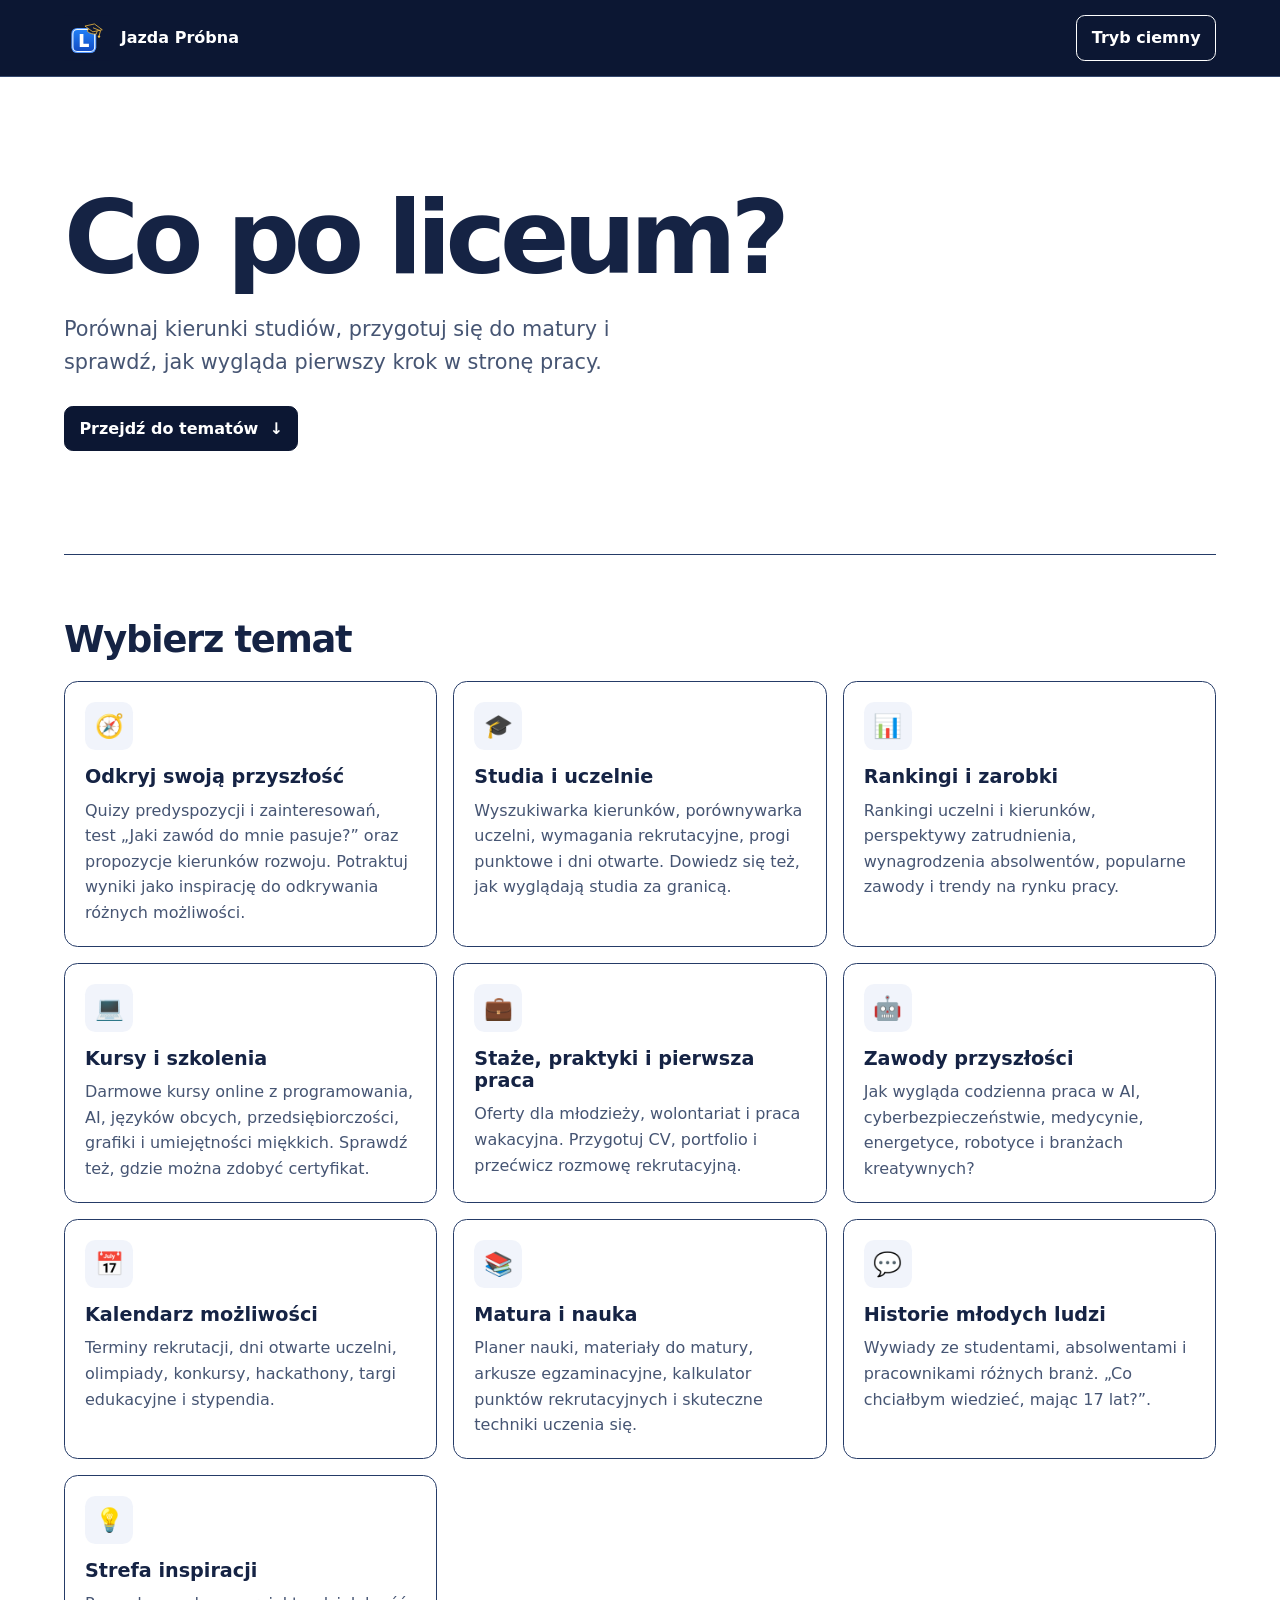
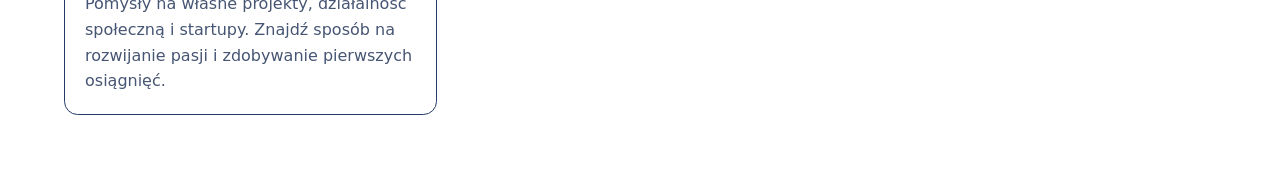
==== index.html @ 8595a16f "Dostosuj Jazdę Próbną do potrzeb licealistów" ====
<!doctype html>
<html lang="pl">
<head>
  <meta charset="utf-8">
  <meta name="viewport" content="width=device-width, initial-scale=1">
  <meta name="description" content="Przewodnik dla licealistów po studiach, maturze i pierwszych krokach zawodowych.">
  <title>Jazda Próbna — studia, matura i pierwsza praca</title>
  <link rel="icon" href="logo.svg" type="image/svg+xml">
  <link rel="stylesheet" href="style.css">
  <script src="script.js" defer></script>
</head>
<body>
  <header class="site-header">
    <div class="container header-inner">
      <a class="brand" href="./"><img src="logo.svg" alt="" width="48" height="46">Jazda Próbna</a>
      <button id="theme-toggle" type="button" aria-pressed="false" hidden>Tryb ciemny</button>
    </div>
  </header>

  <main class="container">
    <section class="hero" aria-labelledby="title">
      <h1 id="title">Co po liceum?</h1>
      <p>Porównaj kierunki studiów, przygotuj się do matury i sprawdź, jak wygląda pierwszy krok w stronę pracy.</p>
      <a class="action" href="#tematy">Przejdź do tematów <span aria-hidden="true">↓</span></a>
    </section>

    <section class="topics" id="tematy" aria-labelledby="topics-title">
      <h2 id="topics-title">Wybierz temat</h2>
      <ol class="topic-grid">
        <li class="topic">
          <span class="icon" aria-hidden="true">🧭</span>
          <h3>Odkryj swoją przyszłość</h3>
          <p>Quizy predyspozycji i zainteresowań, test „Jaki zawód do mnie pasuje?” oraz propozycje kierunków rozwoju. Potraktuj wyniki jako inspirację do odkrywania różnych możliwości.</p>
        </li>
        <li class="topic">
          <span class="icon" aria-hidden="true">🎓</span>
          <h3>Studia i uczelnie</h3>
          <p>Wyszukiwarka kierunków, porównywarka uczelni, wymagania rekrutacyjne, progi punktowe i dni otwarte. Dowiedz się też, jak wyglądają studia za granicą.</p>
        </li>
        <li class="topic">
          <span class="icon" aria-hidden="true">📊</span>
          <h3>Rankingi i zarobki</h3>
          <p>Rankingi uczelni i kierunków, perspektywy zatrudnienia, wynagrodzenia absolwentów, popularne zawody i trendy na rynku pracy.</p>
        </li>
        <li class="topic">
          <span class="icon" aria-hidden="true">💻</span>
          <h3>Kursy i szkolenia</h3>
          <p>Darmowe kursy online z programowania, AI, języków obcych, przedsiębiorczości, grafiki i umiejętności miękkich. Sprawdź też, gdzie można zdobyć certyfikat.</p>
        </li>
        <li class="topic">
          <span class="icon" aria-hidden="true">💼</span>
          <h3>Staże, praktyki i pierwsza praca</h3>
          <p>Oferty dla młodzieży, wolontariat i praca wakacyjna. Przygotuj CV, portfolio i przećwicz rozmowę rekrutacyjną.</p>
        </li>
        <li class="topic">
          <span class="icon" aria-hidden="true">🤖</span>
          <h3>Zawody przyszłości</h3>
          <p>Jak wygląda codzienna praca w AI, cyberbezpieczeństwie, medycynie, energetyce, robotyce i branżach kreatywnych?</p>
        </li>
        <li class="topic">
          <span class="icon" aria-hidden="true">📅</span>
          <h3>Kalendarz możliwości</h3>
          <p>Terminy rekrutacji, dni otwarte uczelni, olimpiady, konkursy, hackathony, targi edukacyjne i stypendia.</p>
        </li>
        <li class="topic">
          <span class="icon" aria-hidden="true">📚</span>
          <h3>Matura i nauka</h3>
          <p>Planer nauki, materiały do matury, arkusze egzaminacyjne, kalkulator punktów rekrutacyjnych i skuteczne techniki uczenia się.</p>
        </li>
        <li class="topic">
          <span class="icon" aria-hidden="true">💬</span>
          <h3>Historie młodych ludzi</h3>
          <p>Wywiady ze studentami, absolwentami i pracownikami różnych branż. „Co chciałbym wiedzieć, mając 17 lat?”.</p>
        </li>
        <li class="topic">
          <span class="icon" aria-hidden="true">💡</span>
          <h3>Strefa inspiracji</h3>
          <p>Pomysły na własne projekty, działalność społeczną i startupy. Znajdź sposób na rozwijanie pasji i zdobywanie pierwszych osiągnięć.</p>
        </li>
      </ol>
    </section>
  </main>
</body>
</html>
---- style.css ----
:root {
  color-scheme: light;
  --background: #fff;
  --surface: #f1f4fb;
  --navy: #0c1733;
  --text: #152344;
  --muted: #465573;
  --border: #253b67;
  --accent: #0c1733;
  --on-accent: #fff;
}

:root[data-theme="dark"] {
  color-scheme: dark;
  --background: #0c1733;
  --surface: #172747;
  --text: #f3f6ff;
  --muted: #c2cde5;
  --border: #7187b7;
  --accent: #d9e5ff;
  --on-accent: #0c1733;
}

* { box-sizing: border-box; }

body {
  margin: 0;
  background: var(--background);
  color: var(--text);
  font: 1rem/1.6 system-ui, sans-serif;
}

.container {
  width: min(72rem, calc(100% - 2rem));
  margin-inline: auto;
}

.site-header {
  background: var(--navy);
  color: #fff;
  border-bottom: 1px solid #35486d;
}

.header-inner,
.brand {
  display: flex;
  align-items: center;
}

.header-inner {
  justify-content: space-between;
  flex-wrap: wrap;
  gap: 0.75rem;
  min-height: 4.75rem;
  padding-block: 0.5rem;
}

.brand {
  gap: 0.55rem;
  color: inherit;
  font-weight: 750;
  text-decoration: none;
}

.brand img { flex: none; }

#theme-toggle,
.action {
  border: 1px solid;
  border-radius: 0.55rem;
  padding: 0.55rem 0.9rem;
  font: inherit;
  font-weight: 650;
}

#theme-toggle {
  background: transparent;
  color: #fff;
  cursor: pointer;
}

#theme-toggle:hover,
#theme-toggle[aria-pressed="true"] { background: #28395d; }

.hero {
  padding-block: clamp(3rem, 8vw, 6.5rem);
  border-bottom: 1px solid var(--border);
}

h1,
h2,
h3 {
  margin: 0;
  line-height: 1.15;
}

h1 {
  font-size: clamp(3rem, 8vw, 6.5rem);
  letter-spacing: -0.06em;
}

.hero p {
  max-width: 38rem;
  margin-block: 1rem 1.65rem;
  color: var(--muted);
  font-size: clamp(1.05rem, 2vw, 1.3rem);
}

.action {
  display: inline-flex;
  align-items: center;
  gap: 0.7rem;
  border-color: var(--accent);
  background: var(--accent);
  color: var(--on-accent);
  text-decoration: none;
}

.action:hover { text-decoration: underline; }

:focus-visible {
  outline: 3px solid var(--accent);
  outline-offset: 4px;
}

.site-header :focus-visible { outline-color: #f6bf42; }

.topics {
  padding-block: clamp(2rem, 5vw, 4rem);
}

h2 {
  margin-bottom: 1.25rem;
  font-size: clamp(1.6rem, 4vw, 2.3rem);
  letter-spacing: -0.035em;
}

.topic-grid {
  display: grid;
  grid-template-columns: repeat(auto-fit, minmax(min(100%, 20rem), 1fr));
  gap: 1rem;
  margin: 0;
  padding: 0;
  list-style: none;
}

.topic {
  border: 1px solid var(--border);
  border-radius: 0.85rem;
  padding: 1.25rem;
}

.icon {
  display: grid;
  place-items: center;
  width: 3rem;
  height: 3rem;
  margin-bottom: 1rem;
  border-radius: 0.65rem;
  background: var(--surface);
  font-size: 1.45rem;
}

.topic h3 { font-size: 1.2rem; }

.topic p {
  margin: 0.6rem 0 0;
  color: var(--muted);
}
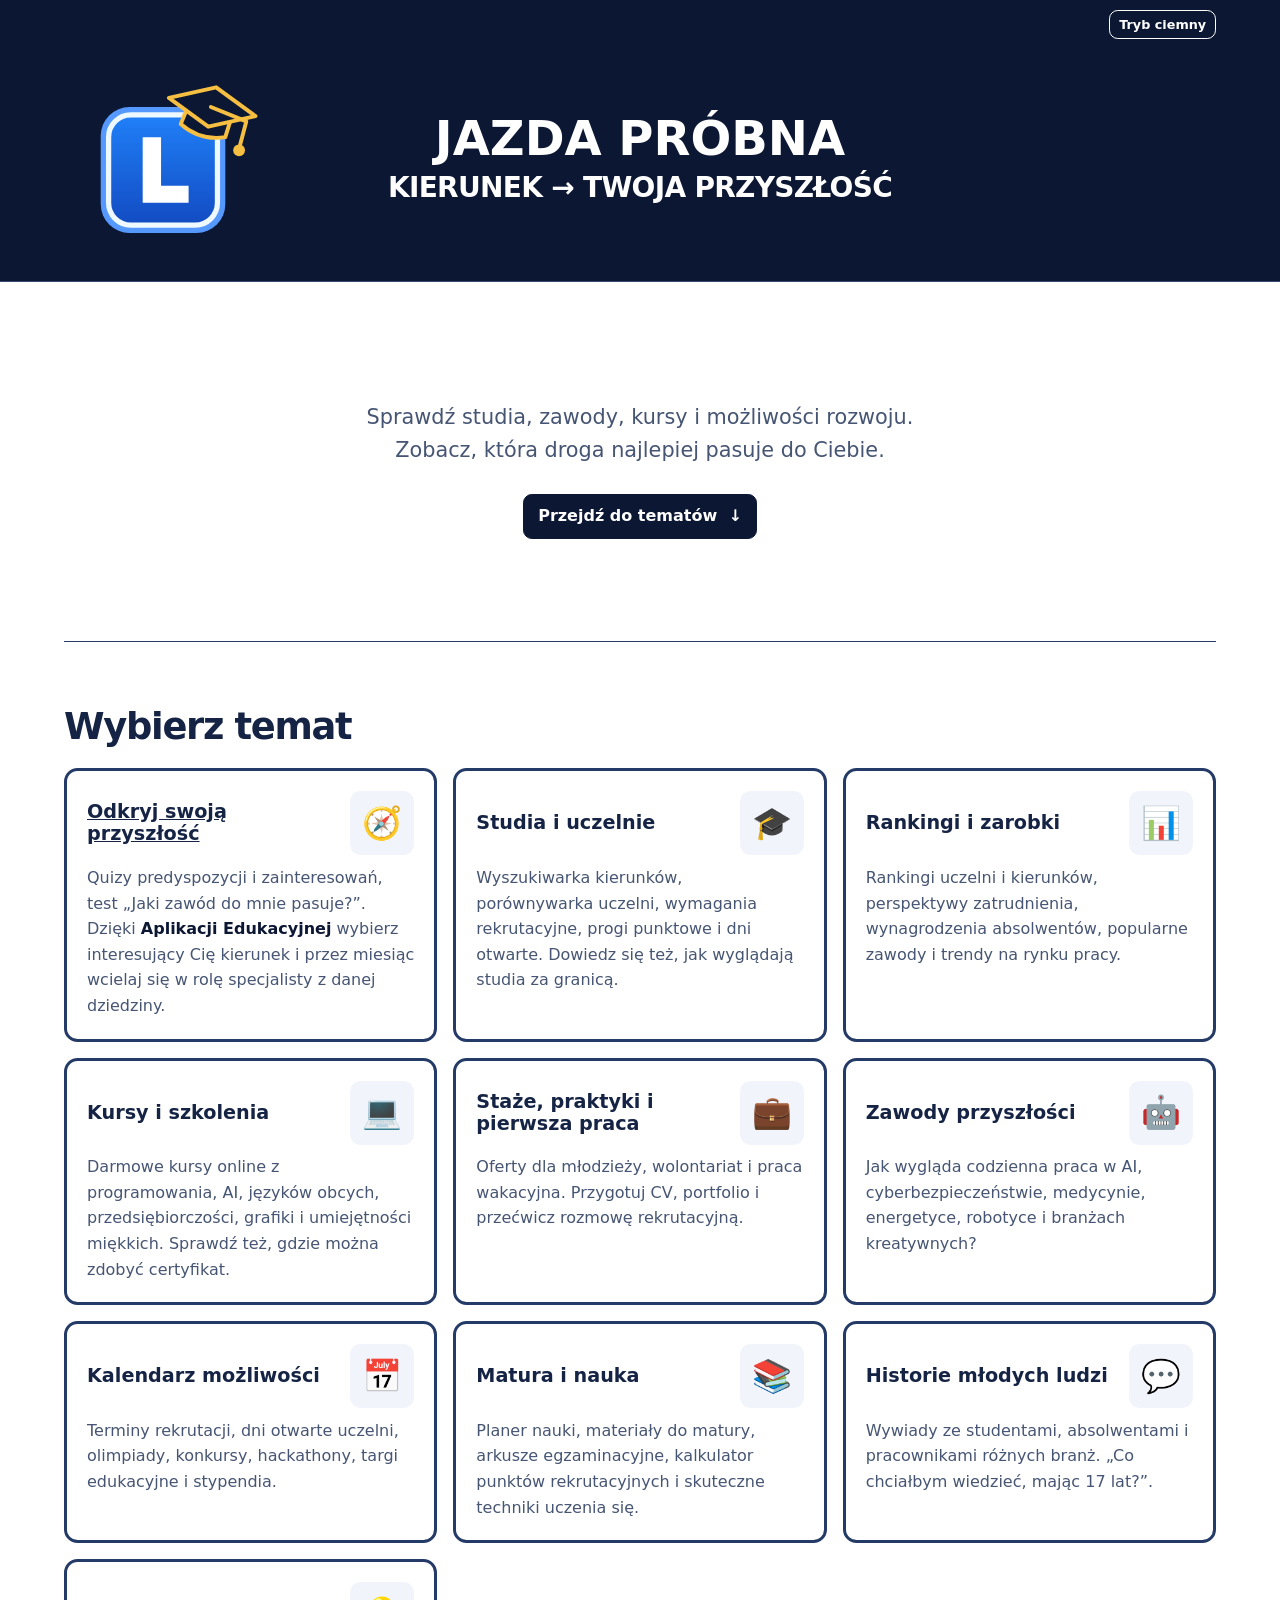
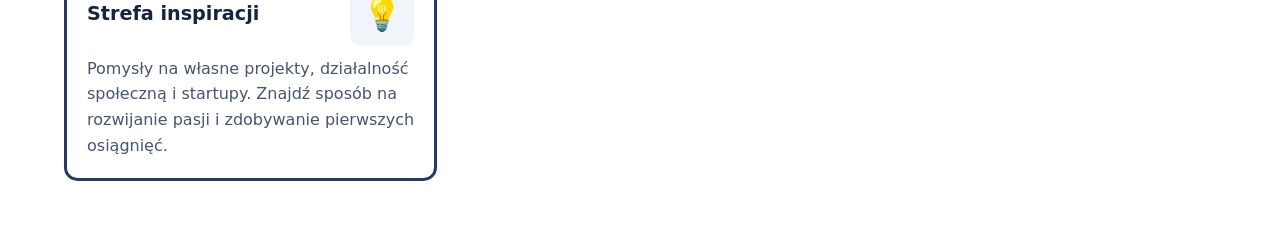
==== commit be6b0101: "Dodaj podstronę aplikacji i odśwież stronę główną" ====
--- a/index.html
+++ b/index.html
@@ -1,36 +1,41 @@
 <!doctype html>
-<html lang="pl">
+<html lang="pl" data-theme="light">
 <head>
   <meta charset="utf-8">
   <meta name="viewport" content="width=device-width, initial-scale=1">
   <meta name="description" content="Przewodnik dla licealistów po studiach, maturze i pierwszych krokach zawodowych.">
   <title>Jazda Próbna — studia, matura i pierwsza praca</title>
   <link rel="icon" href="logo.svg" type="image/svg+xml">
-  <link rel="stylesheet" href="style.css">
-  <script src="script.js" defer></script>
+  <link rel="stylesheet" href="style.css?v=2">
+  <script src="script.js?v=2" defer></script>
 </head>
 <body>
   <header class="site-header">
     <div class="container header-inner">
-      <a class="brand" href="./"><img src="logo.svg" alt="" width="48" height="46">Jazda Próbna</a>
-      <button id="theme-toggle" type="button" aria-pressed="false" hidden>Tryb ciemny</button>
+      <div class="brand">
+        <img src="logo.svg" alt="" width="240" height="227">
+        <div>
+          <a class="brand-name" href="./">Jazda Próbna</a>
+          <h1 id="title">Kierunek → Twoja przyszłość</h1>
+        </div>
+      </div>
+      <button id="theme-toggle" type="button" hidden>Tryb ciemny</button>
     </div>
   </header>
 
   <main class="container">
     <section class="hero" aria-labelledby="title">
-      <h1 id="title">Co po liceum?</h1>
-      <p>Porównaj kierunki studiów, przygotuj się do matury i sprawdź, jak wygląda pierwszy krok w stronę pracy.</p>
+      <p>Sprawdź studia, zawody, kursy i możliwości rozwoju. Zobacz, która droga najlepiej pasuje do Ciebie.</p>
       <a class="action" href="#tematy">Przejdź do tematów <span aria-hidden="true">↓</span></a>
     </section>
 
     <section class="topics" id="tematy" aria-labelledby="topics-title">
       <h2 id="topics-title">Wybierz temat</h2>
       <ol class="topic-grid">
-        <li class="topic">
+        <li class="topic topic-linked">
           <span class="icon" aria-hidden="true">🧭</span>
-          <h3>Odkryj swoją przyszłość</h3>
-          <p>Quizy predyspozycji i zainteresowań, test „Jaki zawód do mnie pasuje?” oraz propozycje kierunków rozwoju. Potraktuj wyniki jako inspirację do odkrywania różnych możliwości.</p>
+          <h3><a href="odkryj-swoja-przyszlosc.html">Odkryj swoją przyszłość</a></h3>
+          <p>Quizy predyspozycji i zainteresowań, test „Jaki zawód do mnie pasuje?”. Dzięki <strong>Aplikacji Edukacyjnej</strong> wybierz interesujący Cię kierunek i przez miesiąc wcielaj się w rolę specjalisty z danej dziedziny.</p>
         </li>
         <li class="topic">
           <span class="icon" aria-hidden="true">🎓</span>
--- a/style.css
+++ b/style.css
@@ -41,28 +41,41 @@
   border-bottom: 1px solid #35486d;
 }
 
-.header-inner,
+.header-inner {
+  position: relative;
+  padding-block: 2.75rem 0.65rem;
+}
+
 .brand {
-  display: flex;
-  align-items: center;
-}
-
-.header-inner {
-  justify-content: space-between;
-  flex-wrap: wrap;
-  gap: 0.75rem;
-  min-height: 4.75rem;
-  padding-block: 0.5rem;
-}
-
-.brand {
-  gap: 0.55rem;
+  --logo-width: clamp(11rem, 22vw, 15rem);
+  display: grid;
+  grid-template-columns: var(--logo-width) minmax(0, 1fr) var(--logo-width);
+  align-items: center;
+  gap: 0.7rem;
   color: inherit;
+  font-size: clamp(2.1rem, 4.5vw, 3rem);
   font-weight: 750;
+  line-height: 1.15;
+  text-align: center;
+  text-transform: uppercase;
+}
+
+.brand-name {
+  color: inherit;
   text-decoration: none;
 }
 
-.brand img { flex: none; }
+.brand img {
+  width: var(--logo-width);
+  height: auto;
+}
+
+@media (max-width: 52rem) {
+  .brand {
+    --logo-width: clamp(3.5rem, 21vw, 11rem);
+    font-size: clamp(1.5rem, 4.5vw, 2.35rem);
+  }
+}
 
 #theme-toggle,
 .action {
@@ -74,17 +87,23 @@
 }
 
 #theme-toggle {
+  position: absolute;
+  top: 0.65rem;
+  right: 0;
+  padding: 0.2rem 0.55rem;
   background: transparent;
   color: #fff;
+  font-size: 0.8rem;
   cursor: pointer;
 }
 
 #theme-toggle:hover,
-#theme-toggle[aria-pressed="true"] { background: #28395d; }
+:root[data-theme="dark"] #theme-toggle { background: #28395d; }
 
 .hero {
   padding-block: clamp(3rem, 8vw, 6.5rem);
   border-bottom: 1px solid var(--border);
+  text-align: center;
 }
 
 h1,
@@ -94,14 +113,16 @@
   line-height: 1.15;
 }
 
-h1 {
-  font-size: clamp(3rem, 8vw, 6.5rem);
-  letter-spacing: -0.06em;
+.brand h1 {
+  margin-top: 0.4rem;
+  font-size: clamp(0.85rem, 2.6vw, 1.75rem);
+  letter-spacing: -0.025em;
 }
 
 .hero p {
   max-width: 38rem;
   margin-block: 1rem 1.65rem;
+  margin-inline: auto;
   color: var(--muted);
   font-size: clamp(1.05rem, 2vw, 1.3rem);
 }
@@ -145,25 +166,168 @@
 }
 
 .topic {
-  border: 1px solid var(--border);
+  display: grid;
+  grid-template-columns: minmax(0, 1fr) auto;
+  align-items: center;
+  align-content: start;
+  column-gap: 0.75rem;
+  border: 3px solid var(--border);
   border-radius: 0.85rem;
   padding: 1.25rem;
 }
 
 .icon {
   display: grid;
+  grid-area: 1 / 2;
   place-items: center;
-  width: 3rem;
-  height: 3rem;
-  margin-bottom: 1rem;
+  width: 4rem;
+  height: 4rem;
   border-radius: 0.65rem;
   background: var(--surface);
-  font-size: 1.45rem;
-}
-
-.topic h3 { font-size: 1.2rem; }
+  font-size: 2rem;
+}
+
+.topic h3 {
+  grid-area: 1 / 1;
+  font-size: 1.2rem;
+}
 
 .topic p {
+  grid-column: 1 / -1;
   margin: 0.6rem 0 0;
   color: var(--muted);
 }
+
+.topic p strong {
+  color: var(--navy);
+}
+
+:root[data-theme="dark"] .topic p strong {
+  background: var(--accent);
+  border-radius: 0.2em;
+  padding-inline: 0.2em;
+}
+
+.topic-linked { position: relative; }
+
+.topic-linked h3 a { color: inherit; }
+
+.topic-linked h3 a::after {
+  position: absolute;
+  inset: 0;
+  content: "";
+}
+
+.detail-header {
+  border-bottom: 1px solid var(--border);
+  background: var(--background);
+}
+
+.detail-nav,
+.detail-brand {
+  display: flex;
+  align-items: center;
+  gap: 0.75rem;
+}
+
+.detail-nav {
+  flex-wrap: wrap;
+  padding-block: 0.65rem;
+}
+
+.detail-nav a { color: var(--text); }
+
+.detail-brand {
+  margin-inline-end: auto;
+  font-weight: 750;
+  text-decoration: none;
+}
+
+.detail-brand img { border-radius: 0.5rem; }
+
+#theme-toggle.detail-toggle {
+  position: static;
+  color: var(--text);
+  background: var(--surface);
+}
+
+.detail-band {
+  padding-block: clamp(2.75rem, 7vw, 6rem);
+  background: var(--navy);
+  color: #fff;
+}
+
+.detail-layout {
+  display: grid;
+  grid-template-columns: 1.2fr 1fr;
+  align-items: center;
+  gap: clamp(2rem, 7vw, 6rem);
+}
+
+.detail-band h1 {
+  font-size: clamp(2.35rem, 6vw, 5rem);
+  letter-spacing: -0.055em;
+}
+
+.detail-band p { color: #d9e5ff; }
+
+.detail-band .action {
+  border-color: #f6bf42;
+  background: #f6bf42;
+  color: var(--navy);
+}
+
+.detail-band .action:focus-visible { outline-color: #f6bf42; }
+
+.app-preview {
+  width: min(100%, 25rem);
+  margin: 0 auto;
+  padding: 0.9rem;
+  border-radius: 1.25rem;
+  background: #f1f4fb;
+  color: var(--navy);
+}
+
+.app-preview-main {
+  display: grid;
+  gap: 0.4rem;
+  padding: 1rem;
+  border-radius: 0.75rem;
+  background: var(--navy);
+  color: #fff;
+}
+
+.app-preview-main strong { font-size: 1.45rem; }
+.app-preview-main span { color: #f6bf42; }
+
+.app-preview ol {
+  display: grid;
+  gap: 0.45rem;
+  margin: 0.65rem 0;
+  padding: 0;
+  list-style-position: inside;
+}
+
+.app-preview li {
+  padding: 0.45rem 0.7rem;
+  border: 1px solid #d6def0;
+  border-radius: 0.5rem;
+  background: #fff;
+}
+
+.app-preview figcaption {
+  color: #465573;
+  text-align: center;
+  font-size: 0.85rem;
+}
+
+.detail-copy {
+  max-width: 49rem;
+  padding-block: clamp(2.5rem, 6vw, 5rem);
+}
+
+.detail-copy p { color: var(--muted); }
+
+@media (max-width: 48rem) {
+  .detail-layout { grid-template-columns: 1fr; }
+}
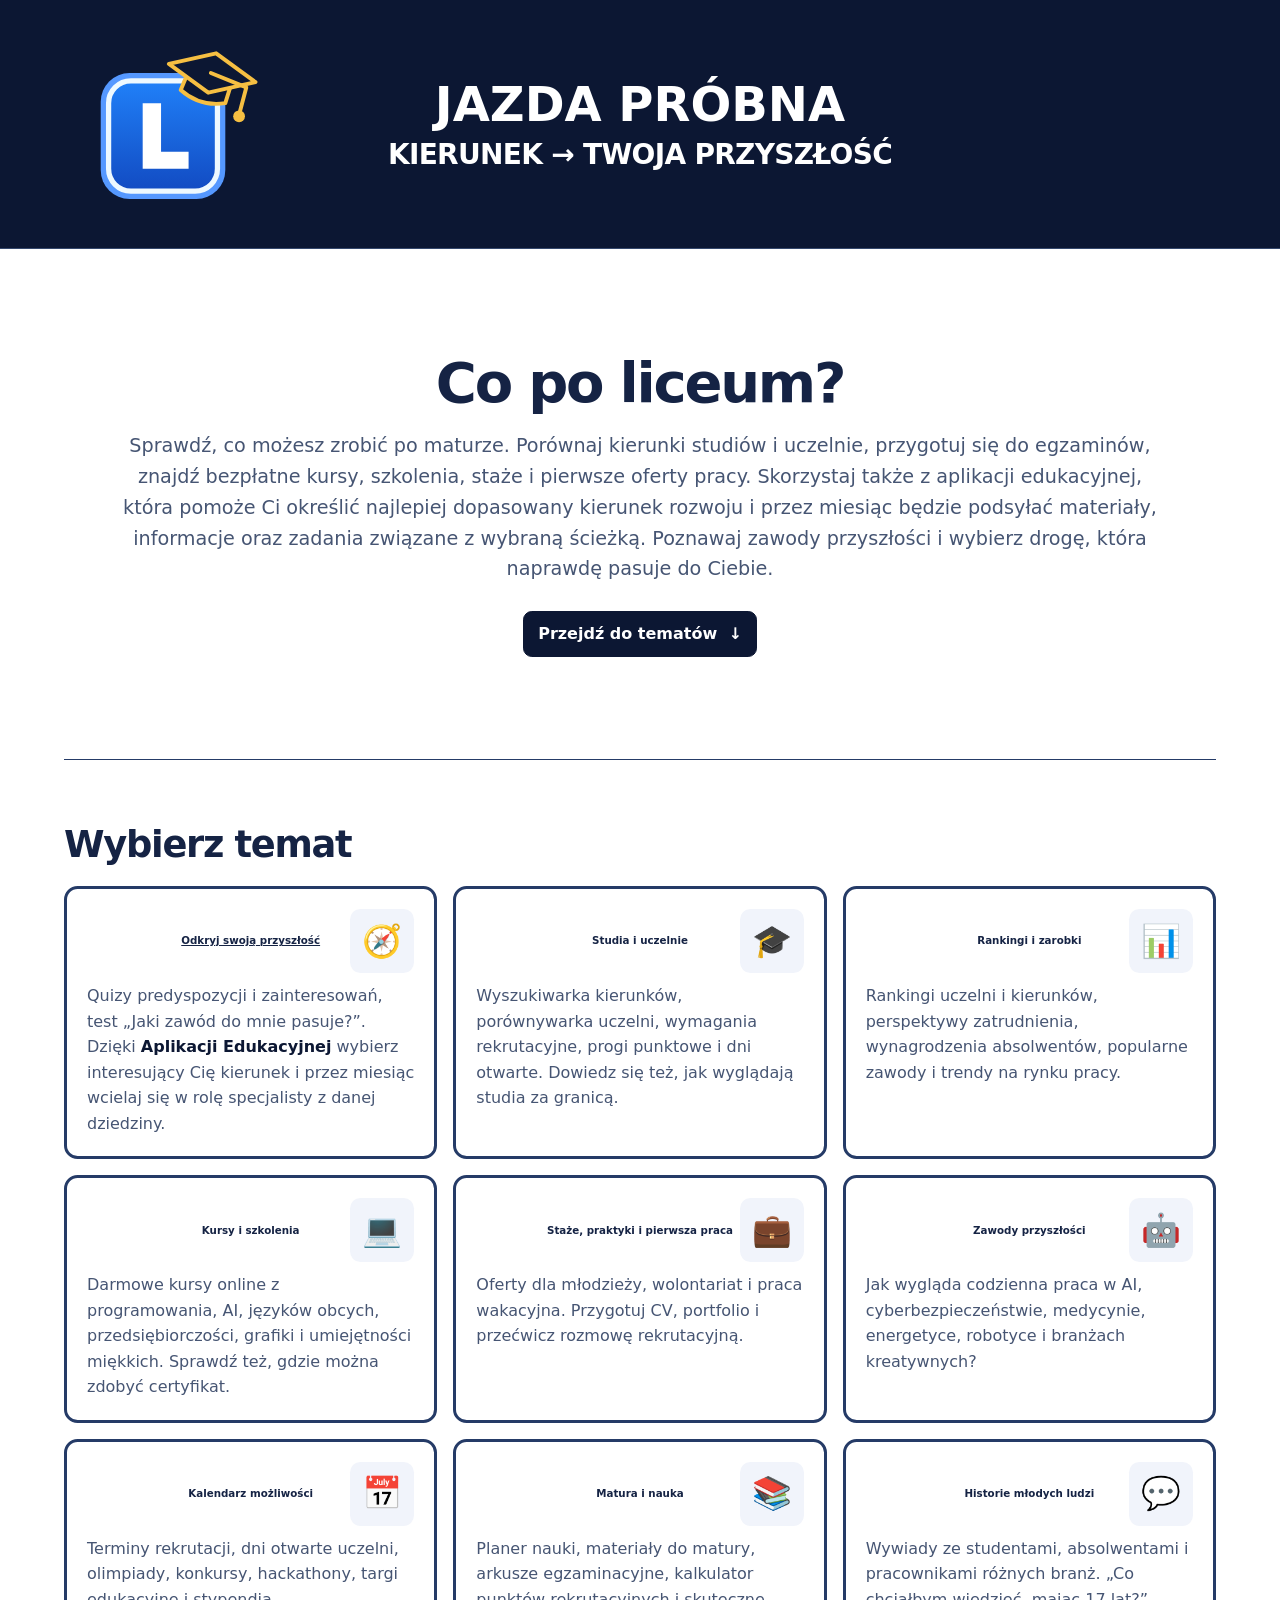
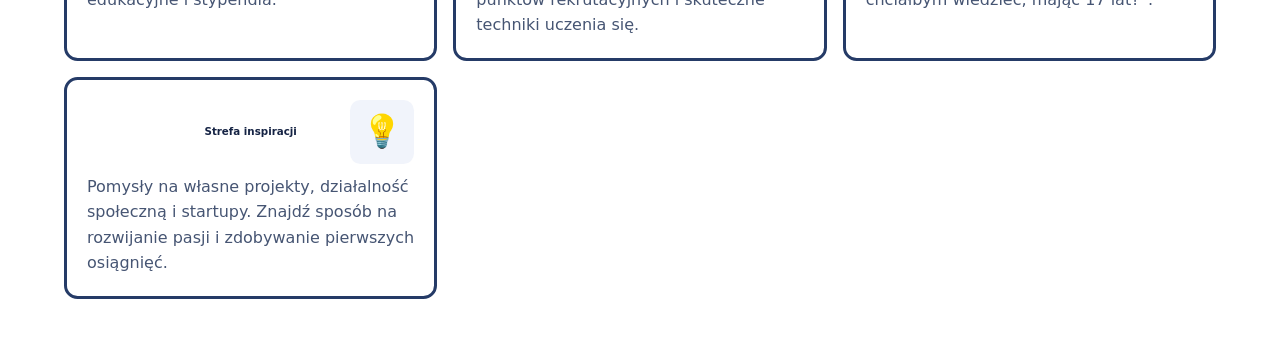
==== commit 27b47f57: "Odśwież układ kafelków i podstronę aplikacji" ====
--- a/index.html
+++ b/index.html
@@ -1,13 +1,13 @@
 <!doctype html>
-<html lang="pl" data-theme="light">
+<html lang="pl">
 <head>
   <meta charset="utf-8">
   <meta name="viewport" content="width=device-width, initial-scale=1">
   <meta name="description" content="Przewodnik dla licealistów po studiach, maturze i pierwszych krokach zawodowych.">
   <title>Jazda Próbna — studia, matura i pierwsza praca</title>
   <link rel="icon" href="logo.svg" type="image/svg+xml">
-  <link rel="stylesheet" href="style.css?v=2">
-  <script src="script.js?v=2" defer></script>
+  <link rel="stylesheet" href="style.css?v=5">
+  <script src="script.js?v=5" defer></script>
 </head>
 <body>
   <header class="site-header">
@@ -16,16 +16,16 @@
         <img src="logo.svg" alt="" width="240" height="227">
         <div>
           <a class="brand-name" href="./">Jazda Próbna</a>
-          <h1 id="title">Kierunek → Twoja przyszłość</h1>
+          <p class="brand-tagline">Kierunek → Twoja przyszłość</p>
         </div>
       </div>
-      <button id="theme-toggle" type="button" hidden>Tryb ciemny</button>
     </div>
   </header>
 
   <main class="container">
     <section class="hero" aria-labelledby="title">
-      <p>Sprawdź studia, zawody, kursy i możliwości rozwoju. Zobacz, która droga najlepiej pasuje do Ciebie.</p>
+      <h1 id="title">Co po liceum?</h1>
+      <p>Sprawdź, co możesz zrobić po maturze. Porównaj kierunki studiów i uczelnie, przygotuj się do egzaminów, znajdź bezpłatne kursy, szkolenia, staże i pierwsze oferty pracy. Skorzystaj także z aplikacji edukacyjnej, która pomoże Ci określić najlepiej dopasowany kierunek rozwoju i przez miesiąc będzie podsyłać materiały, informacje oraz zadania związane z wybraną ścieżką. Poznawaj zawody przyszłości i wybierz drogę, która naprawdę pasuje do Ciebie.</p>
       <a class="action" href="#tematy">Przejdź do tematów <span aria-hidden="true">↓</span></a>
     </section>
 
--- a/style.css
+++ b/style.css
@@ -10,17 +10,6 @@
   --on-accent: #fff;
 }
 
-:root[data-theme="dark"] {
-  color-scheme: dark;
-  --background: #0c1733;
-  --surface: #172747;
-  --text: #f3f6ff;
-  --muted: #c2cde5;
-  --border: #7187b7;
-  --accent: #d9e5ff;
-  --on-accent: #0c1733;
-}
-
 * { box-sizing: border-box; }
 
 body {
@@ -42,8 +31,7 @@
 }
 
 .header-inner {
-  position: relative;
-  padding-block: 2.75rem 0.65rem;
+  padding-block: 0.65rem;
 }
 
 .brand {
@@ -77,7 +65,6 @@
   }
 }
 
-#theme-toggle,
 .action {
   border: 1px solid;
   border-radius: 0.55rem;
@@ -86,20 +73,6 @@
   font-weight: 650;
 }
 
-#theme-toggle {
-  position: absolute;
-  top: 0.65rem;
-  right: 0;
-  padding: 0.2rem 0.55rem;
-  background: transparent;
-  color: #fff;
-  font-size: 0.8rem;
-  cursor: pointer;
-}
-
-#theme-toggle:hover,
-:root[data-theme="dark"] #theme-toggle { background: #28395d; }
-
 .hero {
   padding-block: clamp(3rem, 8vw, 6.5rem);
   border-bottom: 1px solid var(--border);
@@ -113,18 +86,23 @@
   line-height: 1.15;
 }
 
-.brand h1 {
-  margin-top: 0.4rem;
+.brand-tagline {
+  margin: 0.4rem 0 0;
   font-size: clamp(0.85rem, 2.6vw, 1.75rem);
   letter-spacing: -0.025em;
 }
 
+.hero h1 {
+  font-size: clamp(2rem, 5vw, 3.5rem);
+  letter-spacing: -0.04em;
+}
+
 .hero p {
-  max-width: 38rem;
+  max-width: 66rem;
   margin-block: 1rem 1.65rem;
   margin-inline: auto;
   color: var(--muted);
-  font-size: clamp(1.05rem, 2vw, 1.3rem);
+  font-size: clamp(1.05rem, 1.8vw, 1.2rem);
 }
 
 .action {
@@ -166,11 +144,12 @@
 }
 
 .topic {
-  display: grid;
-  grid-template-columns: minmax(0, 1fr) auto;
+  --icon-size: 4rem;
+  display: grid;
+  grid-template-columns: var(--icon-size) minmax(0, 1fr) var(--icon-size);
   align-items: center;
   align-content: start;
-  column-gap: 0.75rem;
+  column-gap: 0.375rem;
   border: 3px solid var(--border);
   border-radius: 0.85rem;
   padding: 1.25rem;
@@ -178,18 +157,29 @@
 
 .icon {
   display: grid;
-  grid-area: 1 / 2;
+  grid-area: 1 / 3;
   place-items: center;
-  width: 4rem;
-  height: 4rem;
+  width: var(--icon-size);
+  height: var(--icon-size);
   border-radius: 0.65rem;
   background: var(--surface);
   font-size: 2rem;
 }
 
 .topic h3 {
-  grid-area: 1 / 1;
-  font-size: 1.2rem;
+  grid-area: 1 / 2;
+  font-size: clamp(1.45rem, 2.2vw, 1.75rem);
+  text-align: center;
+  overflow-wrap: anywhere;
+}
+
+.fit-topic-titles .topic h3 {
+  font-size: var(--topic-title-size, clamp(1.45rem, 2.2vw, 1.75rem));
+  white-space: nowrap;
+}
+
+@media (max-width: 24rem) {
+  .topic { padding-inline: 0.75rem; }
 }
 
 .topic p {
@@ -202,12 +192,6 @@
   color: var(--navy);
 }
 
-:root[data-theme="dark"] .topic p strong {
-  background: var(--accent);
-  border-radius: 0.2em;
-  padding-inline: 0.2em;
-}
-
 .topic-linked { position: relative; }
 
 .topic-linked h3 a { color: inherit; }
@@ -245,12 +229,6 @@
 
 .detail-brand img { border-radius: 0.5rem; }
 
-#theme-toggle.detail-toggle {
-  position: static;
-  color: var(--text);
-  background: var(--surface);
-}
-
 .detail-band {
   padding-block: clamp(2.75rem, 7vw, 6rem);
   background: var(--navy);
@@ -282,37 +260,16 @@
 .app-preview {
   width: min(100%, 25rem);
   margin: 0 auto;
-  padding: 0.9rem;
-  border-radius: 1.25rem;
+  padding: 0.45rem;
+  border-radius: 1rem;
   background: #f1f4fb;
-  color: var(--navy);
-}
-
-.app-preview-main {
-  display: grid;
-  gap: 0.4rem;
-  padding: 1rem;
-  border-radius: 0.75rem;
-  background: var(--navy);
-  color: #fff;
-}
-
-.app-preview-main strong { font-size: 1.45rem; }
-.app-preview-main span { color: #f6bf42; }
-
-.app-preview ol {
-  display: grid;
-  gap: 0.45rem;
-  margin: 0.65rem 0;
-  padding: 0;
-  list-style-position: inside;
-}
-
-.app-preview li {
-  padding: 0.45rem 0.7rem;
-  border: 1px solid #d6def0;
-  border-radius: 0.5rem;
-  background: #fff;
+}
+
+.app-preview img {
+  display: block;
+  width: 100%;
+  height: auto;
+  border-radius: 0.65rem;
 }
 
 .app-preview figcaption {
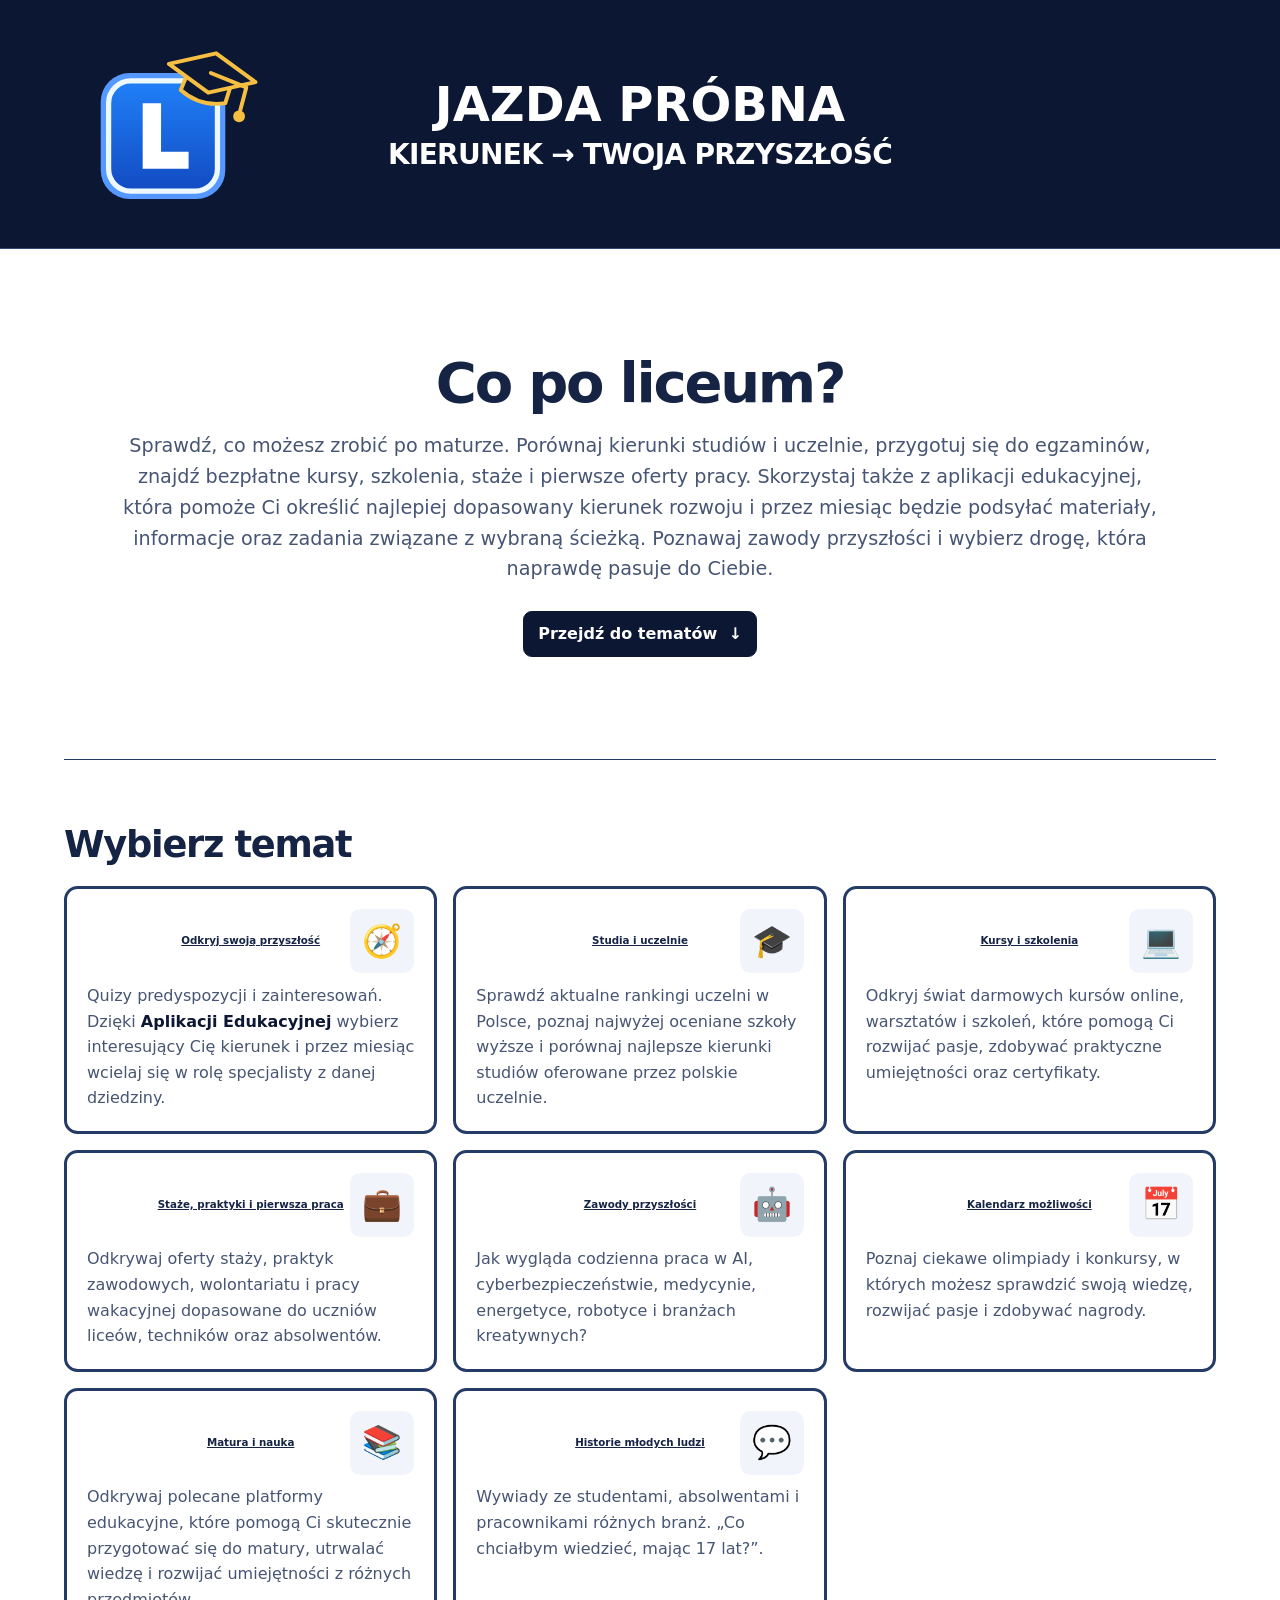
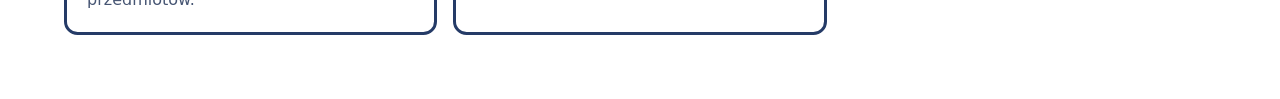
==== commit 83530f5c: "Dodaj podstrony tematyczne i katalogi materiałów" ====
--- a/index.html
+++ b/index.html
@@ -35,52 +35,42 @@
         <li class="topic topic-linked">
           <span class="icon" aria-hidden="true">🧭</span>
           <h3><a href="odkryj-swoja-przyszlosc.html">Odkryj swoją przyszłość</a></h3>
-          <p>Quizy predyspozycji i zainteresowań, test „Jaki zawód do mnie pasuje?”. Dzięki <strong>Aplikacji Edukacyjnej</strong> wybierz interesujący Cię kierunek i przez miesiąc wcielaj się w rolę specjalisty z danej dziedziny.</p>
+          <p>Quizy predyspozycji i zainteresowań. Dzięki <strong>Aplikacji Edukacyjnej</strong> wybierz interesujący Cię kierunek i przez miesiąc wcielaj się w rolę specjalisty z danej dziedziny.</p>
         </li>
-        <li class="topic">
+        <li class="topic topic-linked">
           <span class="icon" aria-hidden="true">🎓</span>
-          <h3>Studia i uczelnie</h3>
-          <p>Wyszukiwarka kierunków, porównywarka uczelni, wymagania rekrutacyjne, progi punktowe i dni otwarte. Dowiedz się też, jak wyglądają studia za granicą.</p>
+          <h3><a href="rankingi-i-zarobki.html">Studia i uczelnie</a></h3>
+          <p>Sprawdź aktualne rankingi uczelni w Polsce, poznaj najwyżej oceniane szkoły wyższe i porównaj najlepsze kierunki studiów oferowane przez polskie uczelnie.</p>
         </li>
-        <li class="topic">
-          <span class="icon" aria-hidden="true">📊</span>
-          <h3>Rankingi i zarobki</h3>
-          <p>Rankingi uczelni i kierunków, perspektywy zatrudnienia, wynagrodzenia absolwentów, popularne zawody i trendy na rynku pracy.</p>
+        <li class="topic topic-linked">
+          <span class="icon" aria-hidden="true">💻</span>
+          <h3><a href="kursy-i-szkolenia.html">Kursy i szkolenia</a></h3>
+          <p>Odkryj świat darmowych kursów online, warsztatów i szkoleń, które pomogą Ci rozwijać pasje, zdobywać praktyczne umiejętności oraz certyfikaty.</p>
         </li>
-        <li class="topic">
-          <span class="icon" aria-hidden="true">💻</span>
-          <h3>Kursy i szkolenia</h3>
-          <p>Darmowe kursy online z programowania, AI, języków obcych, przedsiębiorczości, grafiki i umiejętności miękkich. Sprawdź też, gdzie można zdobyć certyfikat.</p>
+        <li class="topic topic-linked">
+          <span class="icon" aria-hidden="true">💼</span>
+          <h3><a href="staze-praktyki-i-pierwsza-praca.html">Staże, praktyki i pierwsza praca</a></h3>
+          <p>Odkrywaj oferty staży, praktyk zawodowych, wolontariatu i pracy wakacyjnej dopasowane do uczniów liceów, techników oraz absolwentów.</p>
         </li>
-        <li class="topic">
-          <span class="icon" aria-hidden="true">💼</span>
-          <h3>Staże, praktyki i pierwsza praca</h3>
-          <p>Oferty dla młodzieży, wolontariat i praca wakacyjna. Przygotuj CV, portfolio i przećwicz rozmowę rekrutacyjną.</p>
-        </li>
-        <li class="topic">
+        <li class="topic topic-linked">
           <span class="icon" aria-hidden="true">🤖</span>
-          <h3>Zawody przyszłości</h3>
+          <h3><a href="zawody-przyszlosci.html">Zawody przyszłości</a></h3>
           <p>Jak wygląda codzienna praca w AI, cyberbezpieczeństwie, medycynie, energetyce, robotyce i branżach kreatywnych?</p>
         </li>
-        <li class="topic">
+        <li class="topic topic-linked">
           <span class="icon" aria-hidden="true">📅</span>
-          <h3>Kalendarz możliwości</h3>
-          <p>Terminy rekrutacji, dni otwarte uczelni, olimpiady, konkursy, hackathony, targi edukacyjne i stypendia.</p>
+          <h3><a href="kalendarz-mozliwosci.html">Kalendarz możliwości</a></h3>
+          <p>Poznaj ciekawe olimpiady i konkursy, w których możesz sprawdzić swoją wiedzę, rozwijać pasje i zdobywać nagrody.</p>
         </li>
-        <li class="topic">
+        <li class="topic topic-linked">
           <span class="icon" aria-hidden="true">📚</span>
-          <h3>Matura i nauka</h3>
-          <p>Planer nauki, materiały do matury, arkusze egzaminacyjne, kalkulator punktów rekrutacyjnych i skuteczne techniki uczenia się.</p>
+          <h3><a href="matura-i-nauka.html">Matura i nauka</a></h3>
+          <p>Odkrywaj polecane platformy edukacyjne, które pomogą Ci skutecznie przygotować się do matury, utrwalać wiedzę i rozwijać umiejętności z różnych przedmiotów.</p>
         </li>
-        <li class="topic">
+        <li class="topic topic-linked">
           <span class="icon" aria-hidden="true">💬</span>
-          <h3>Historie młodych ludzi</h3>
+          <h3><a href="historie-mlodych-ludzi.html">Historie młodych ludzi</a></h3>
           <p>Wywiady ze studentami, absolwentami i pracownikami różnych branż. „Co chciałbym wiedzieć, mając 17 lat?”.</p>
-        </li>
-        <li class="topic">
-          <span class="icon" aria-hidden="true">💡</span>
-          <h3>Strefa inspiracji</h3>
-          <p>Pomysły na własne projekty, działalność społeczną i startupy. Znajdź sposób na rozwijanie pasji i zdobywanie pierwszych osiągnięć.</p>
         </li>
       </ol>
     </section>
--- a/style.css
+++ b/style.css
@@ -288,3 +288,50 @@
 @media (max-width: 48rem) {
   .detail-layout { grid-template-columns: 1fr; }
 }
+
+.resource-section {
+  padding-block: clamp(2rem, 5vw, 4rem);
+}
+
+.resource-section > p,
+.resource-grid p,
+.resource-grid small {
+  color: var(--muted);
+}
+
+.resource-group {
+  margin-top: 1rem;
+  border: 1px solid #ccd7ef;
+  border-radius: 0.75rem;
+  background: var(--surface);
+}
+
+.resource-group summary {
+  padding: 0.85rem 1rem;
+  cursor: pointer;
+  font-weight: 700;
+}
+
+.resource-grid {
+  display: grid;
+  grid-template-columns: repeat(auto-fit, minmax(min(100%, 15rem), 1fr));
+  gap: 0.75rem;
+  margin: 0;
+  padding: 0 1rem 1rem;
+  list-style: none;
+}
+
+.resource-grid li {
+  padding: 0.85rem;
+  border: 1px solid #ccd7ef;
+  border-radius: 0.55rem;
+  background: var(--background);
+}
+
+.resource-grid a {
+  color: #1746a2;
+  font-weight: 700;
+  overflow-wrap: anywhere;
+}
+
+.resource-grid p { margin: 0.35rem 0; }
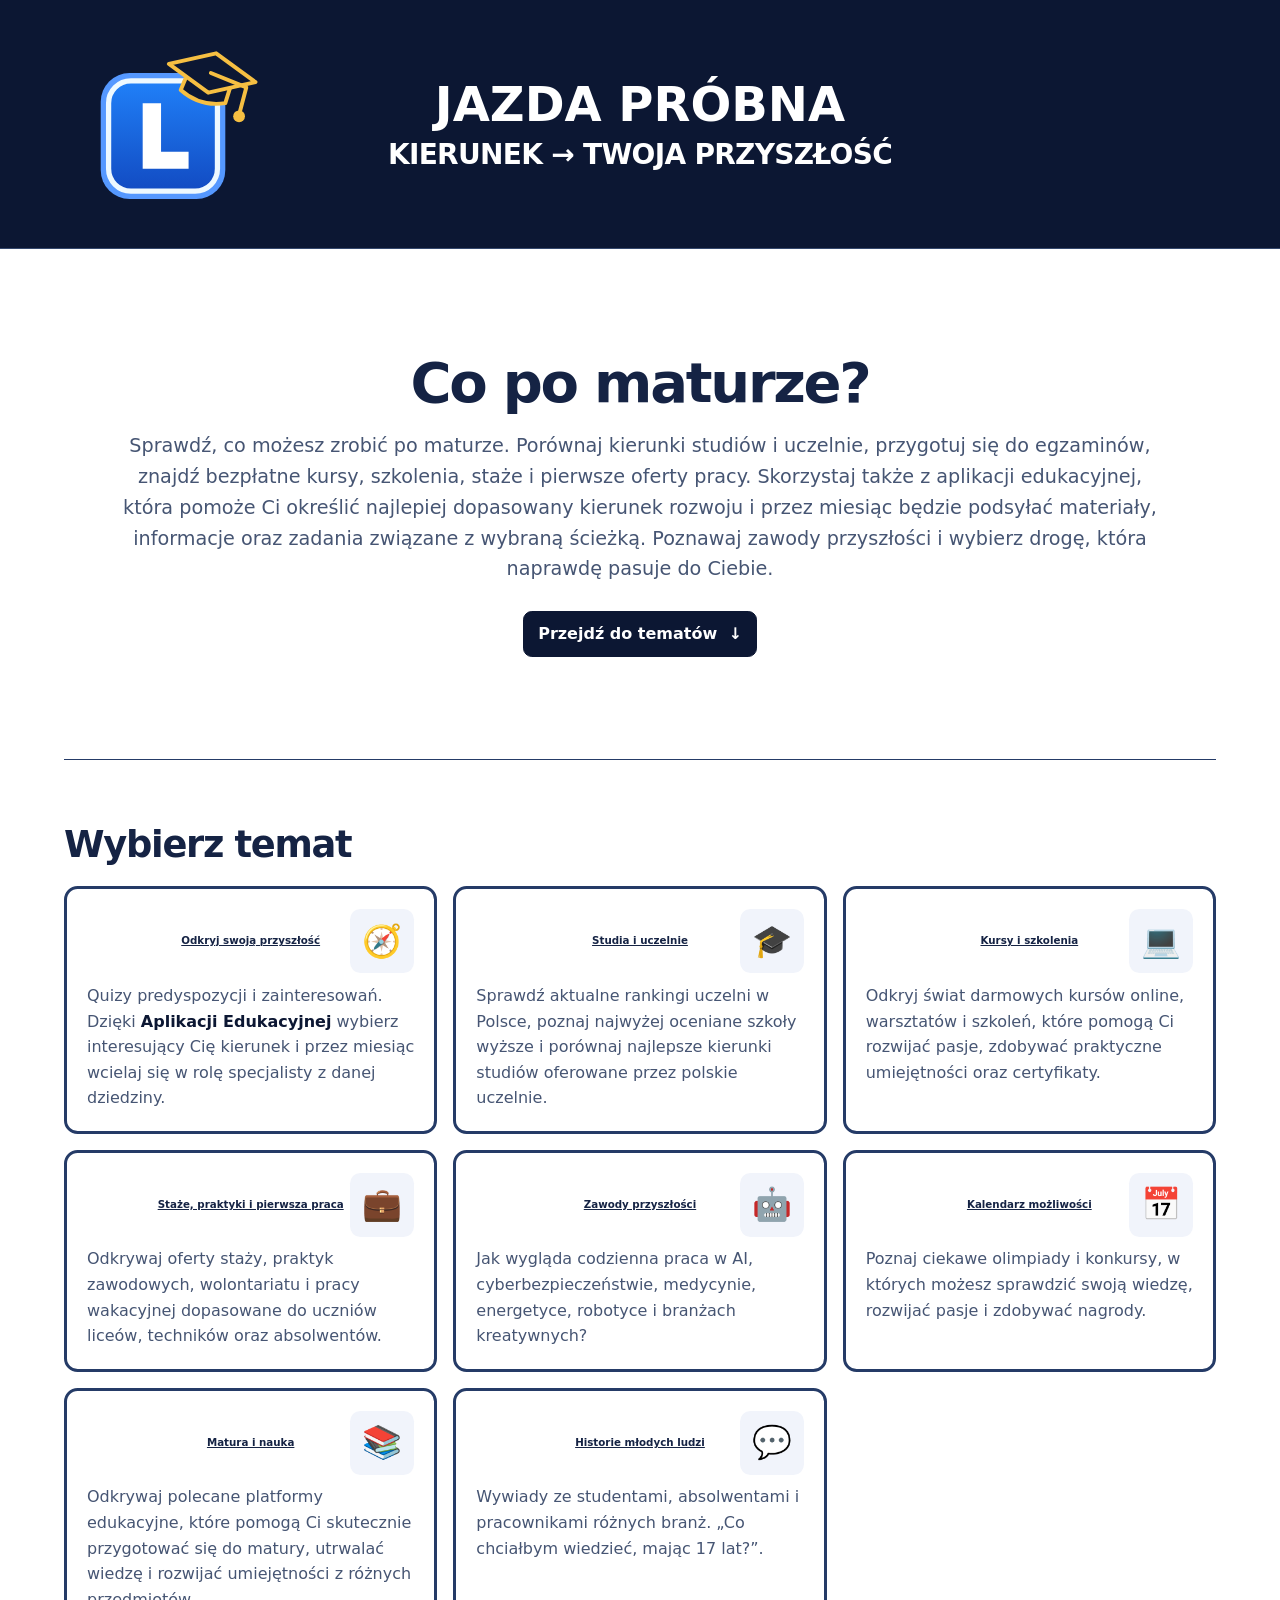
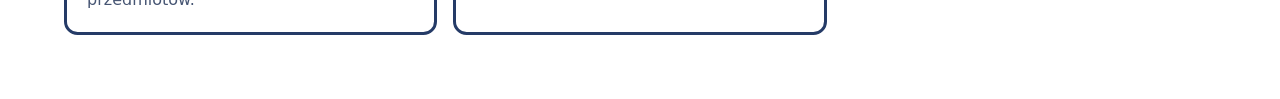
==== commit f9ddcbb1: "Zmień nagłówek na Co po maturze?" ====
--- a/index.html
+++ b/index.html
@@ -24,7 +24,7 @@
 
   <main class="container">
     <section class="hero" aria-labelledby="title">
-      <h1 id="title">Co po liceum?</h1>
+      <h1 id="title">Co po maturze?</h1>
       <p>Sprawdź, co możesz zrobić po maturze. Porównaj kierunki studiów i uczelnie, przygotuj się do egzaminów, znajdź bezpłatne kursy, szkolenia, staże i pierwsze oferty pracy. Skorzystaj także z aplikacji edukacyjnej, która pomoże Ci określić najlepiej dopasowany kierunek rozwoju i przez miesiąc będzie podsyłać materiały, informacje oraz zadania związane z wybraną ścieżką. Poznawaj zawody przyszłości i wybierz drogę, która naprawdę pasuje do Ciebie.</p>
       <a class="action" href="#tematy">Przejdź do tematów <span aria-hidden="true">↓</span></a>
     </section>
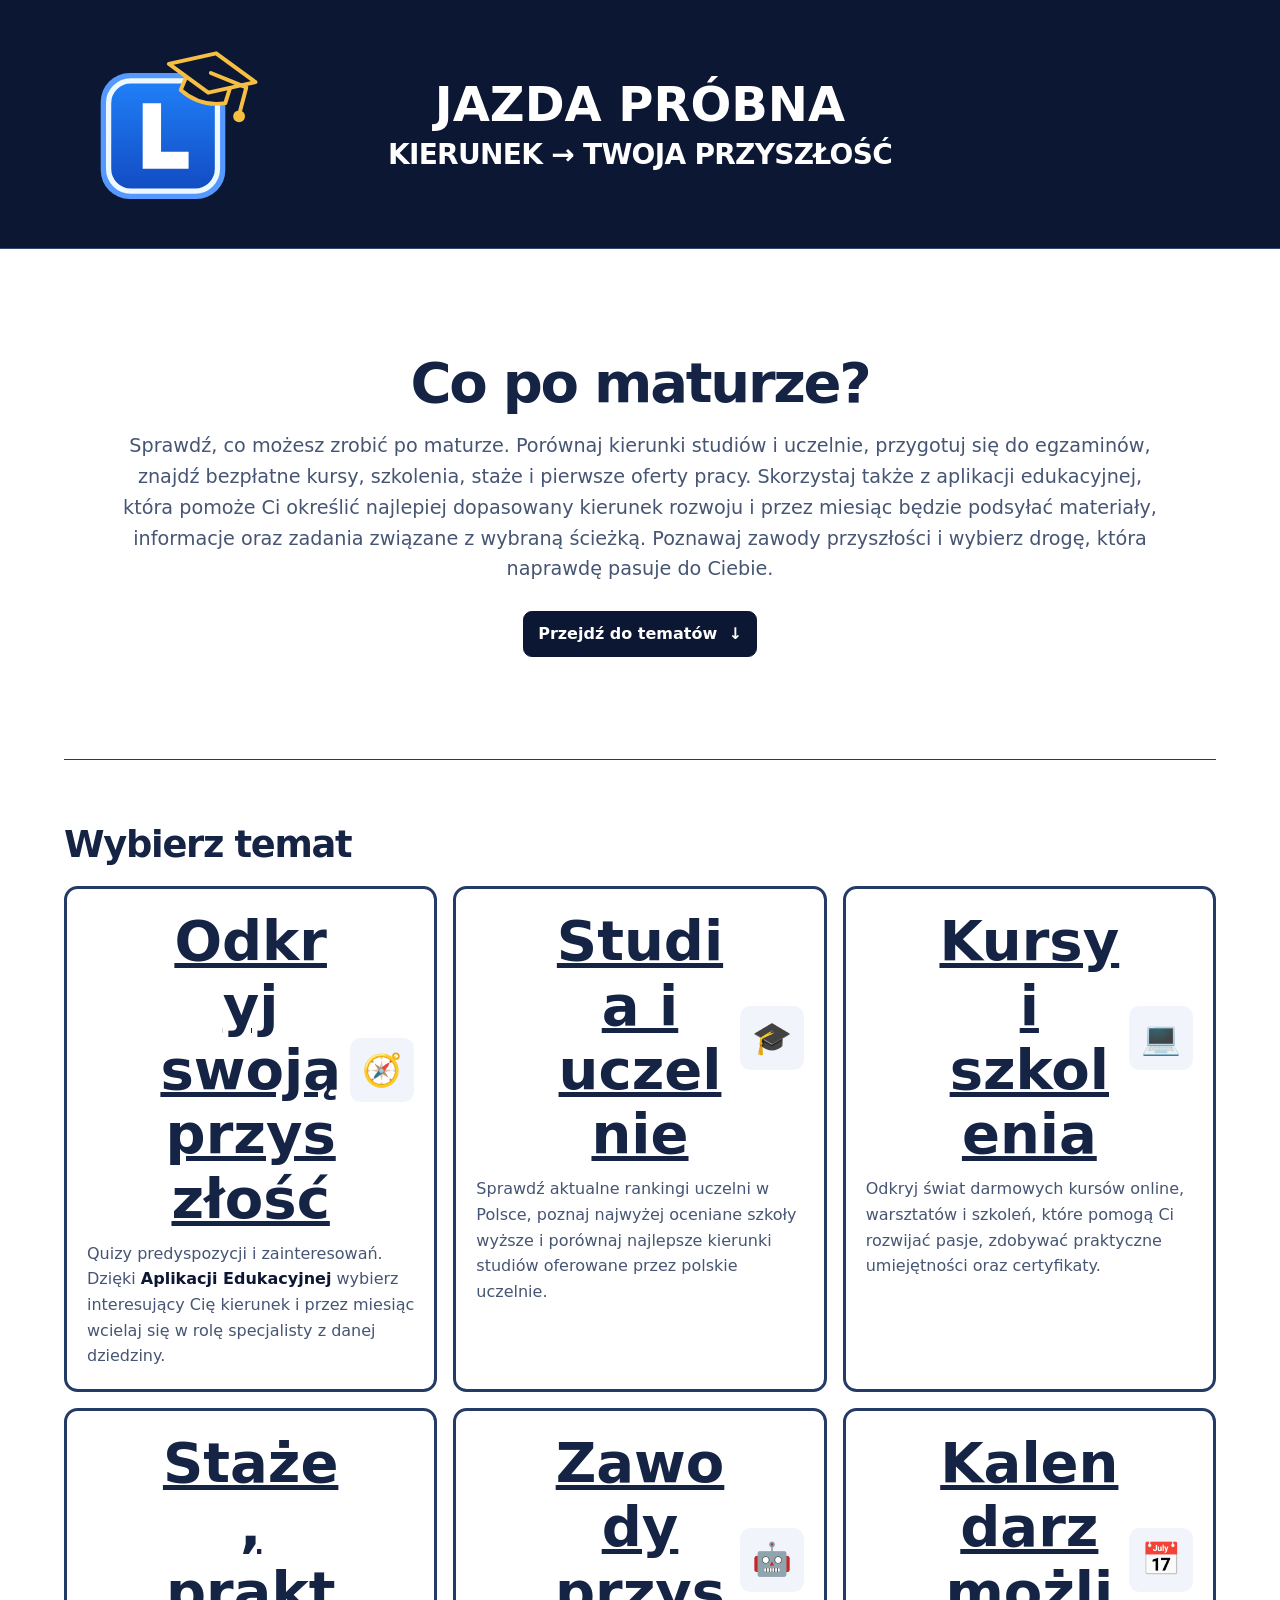
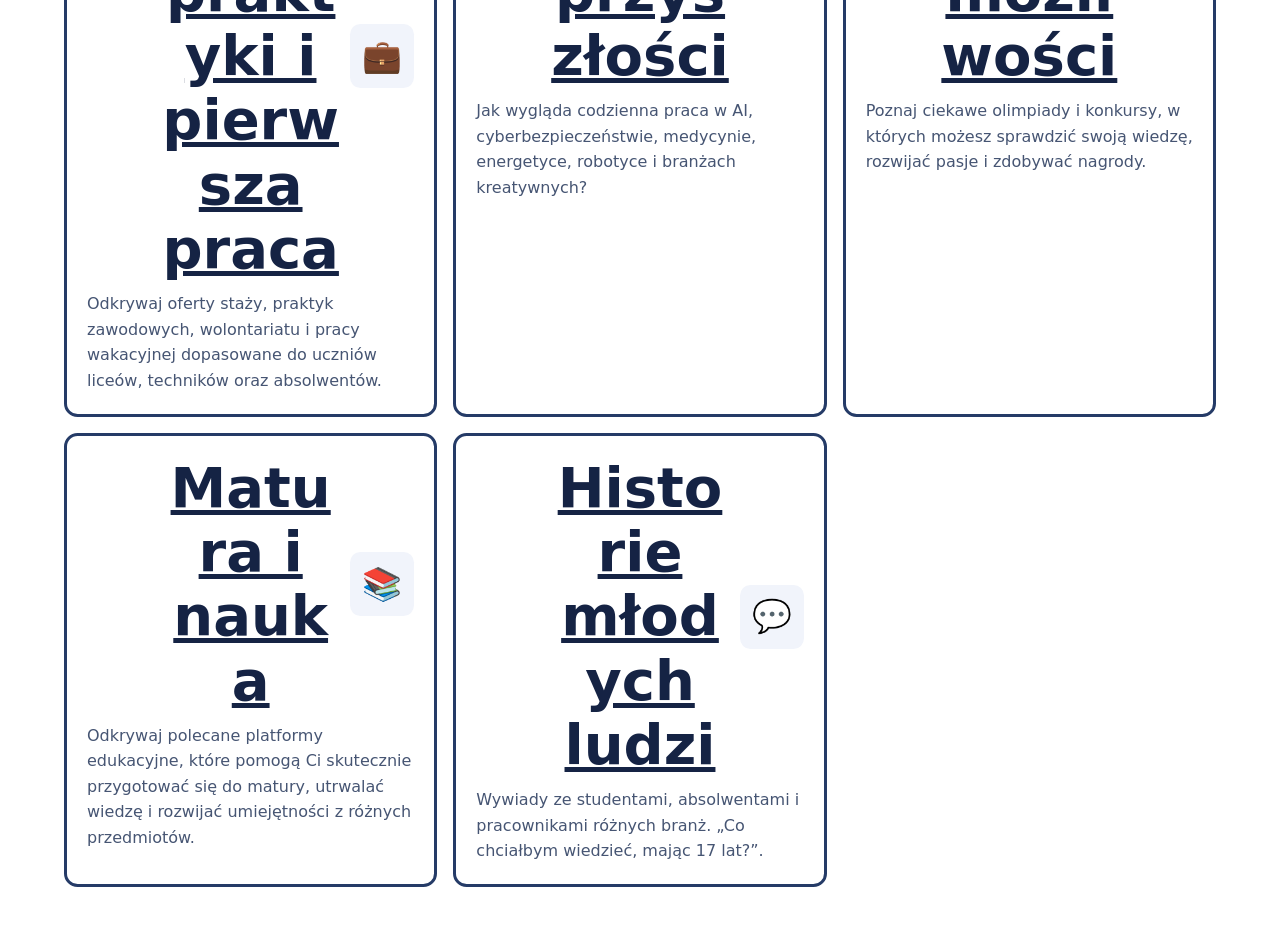
==== commit cf49f659: "Odśwież arkusz stylów strony głównej" ====
--- a/index.html
+++ b/index.html
@@ -6,7 +6,7 @@
   <meta name="description" content="Przewodnik dla licealistów po studiach, maturze i pierwszych krokach zawodowych.">
   <title>Jazda Próbna — studia, matura i pierwsza praca</title>
   <link rel="icon" href="logo.svg" type="image/svg+xml">
-  <link rel="stylesheet" href="style.css?v=5">
+  <link rel="stylesheet" href="style.css?v=8954215">
   <script src="script.js?v=5" defer></script>
 </head>
 <body>
--- a/style.css
+++ b/style.css
@@ -168,15 +168,11 @@
 
 .topic h3 {
   grid-area: 1 / 2;
-  font-size: clamp(1.45rem, 2.2vw, 1.75rem);
+  font-size: clamp(2.9rem, 4.4vw, 3.5rem);
   text-align: center;
   overflow-wrap: anywhere;
 }
 
-.fit-topic-titles .topic h3 {
-  font-size: var(--topic-title-size, clamp(1.45rem, 2.2vw, 1.75rem));
-  white-space: nowrap;
-}
 
 @media (max-width: 24rem) {
   .topic { padding-inline: 0.75rem; }
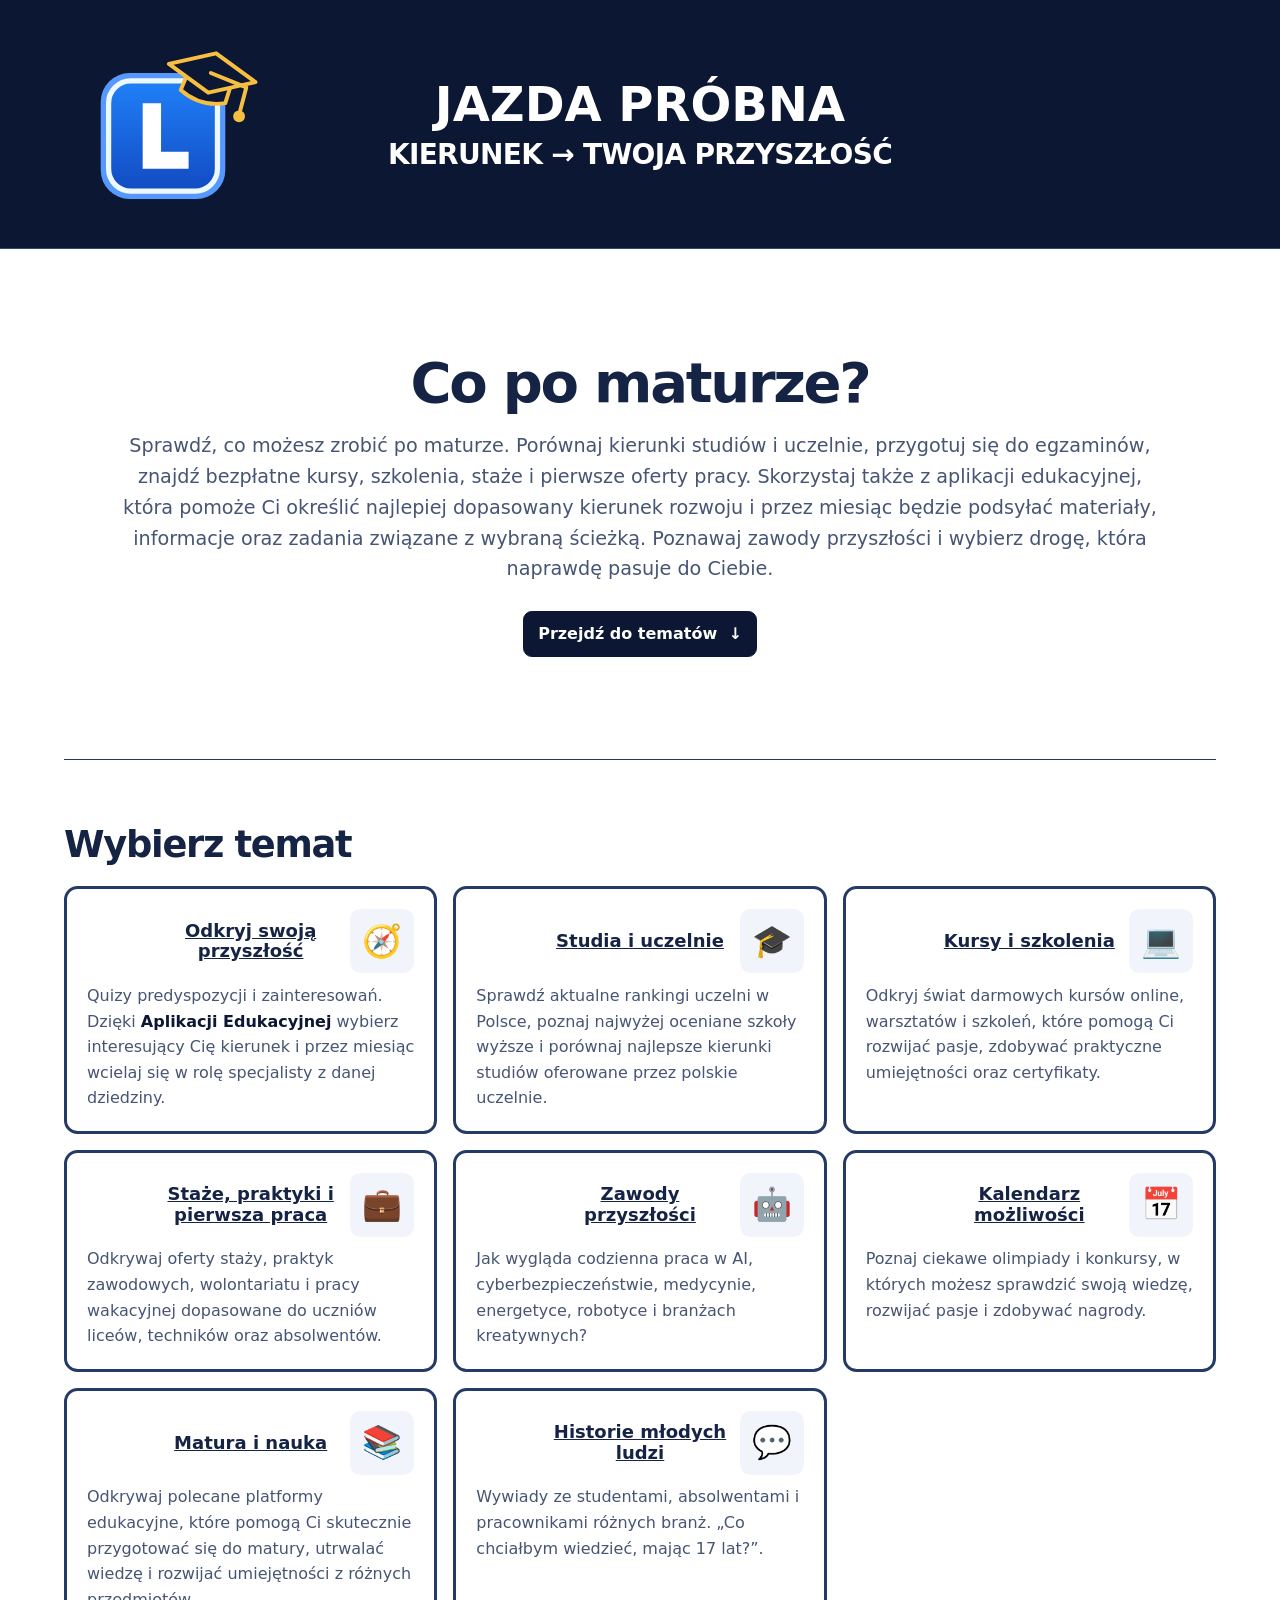
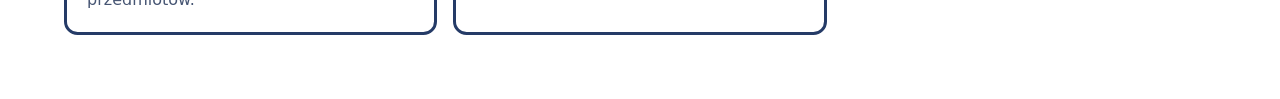
==== commit a3762a5e: "Wczytaj aktualny rozmiar tytułów na stronie głównej" ====
--- a/index.html
+++ b/index.html
@@ -6,7 +6,7 @@
   <meta name="description" content="Przewodnik dla licealistów po studiach, maturze i pierwszych krokach zawodowych.">
   <title>Jazda Próbna — studia, matura i pierwsza praca</title>
   <link rel="icon" href="logo.svg" type="image/svg+xml">
-  <link rel="stylesheet" href="style.css?v=8954215">
+  <link rel="stylesheet" href="style.css?v=2222572">
   <script src="script.js?v=5" defer></script>
 </head>
 <body>
--- a/style.css
+++ b/style.css
@@ -168,7 +168,7 @@
 
 .topic h3 {
   grid-area: 1 / 2;
-  font-size: clamp(2.9rem, 4.4vw, 3.5rem);
+  font-size: 1.125em;
   text-align: center;
   overflow-wrap: anywhere;
 }
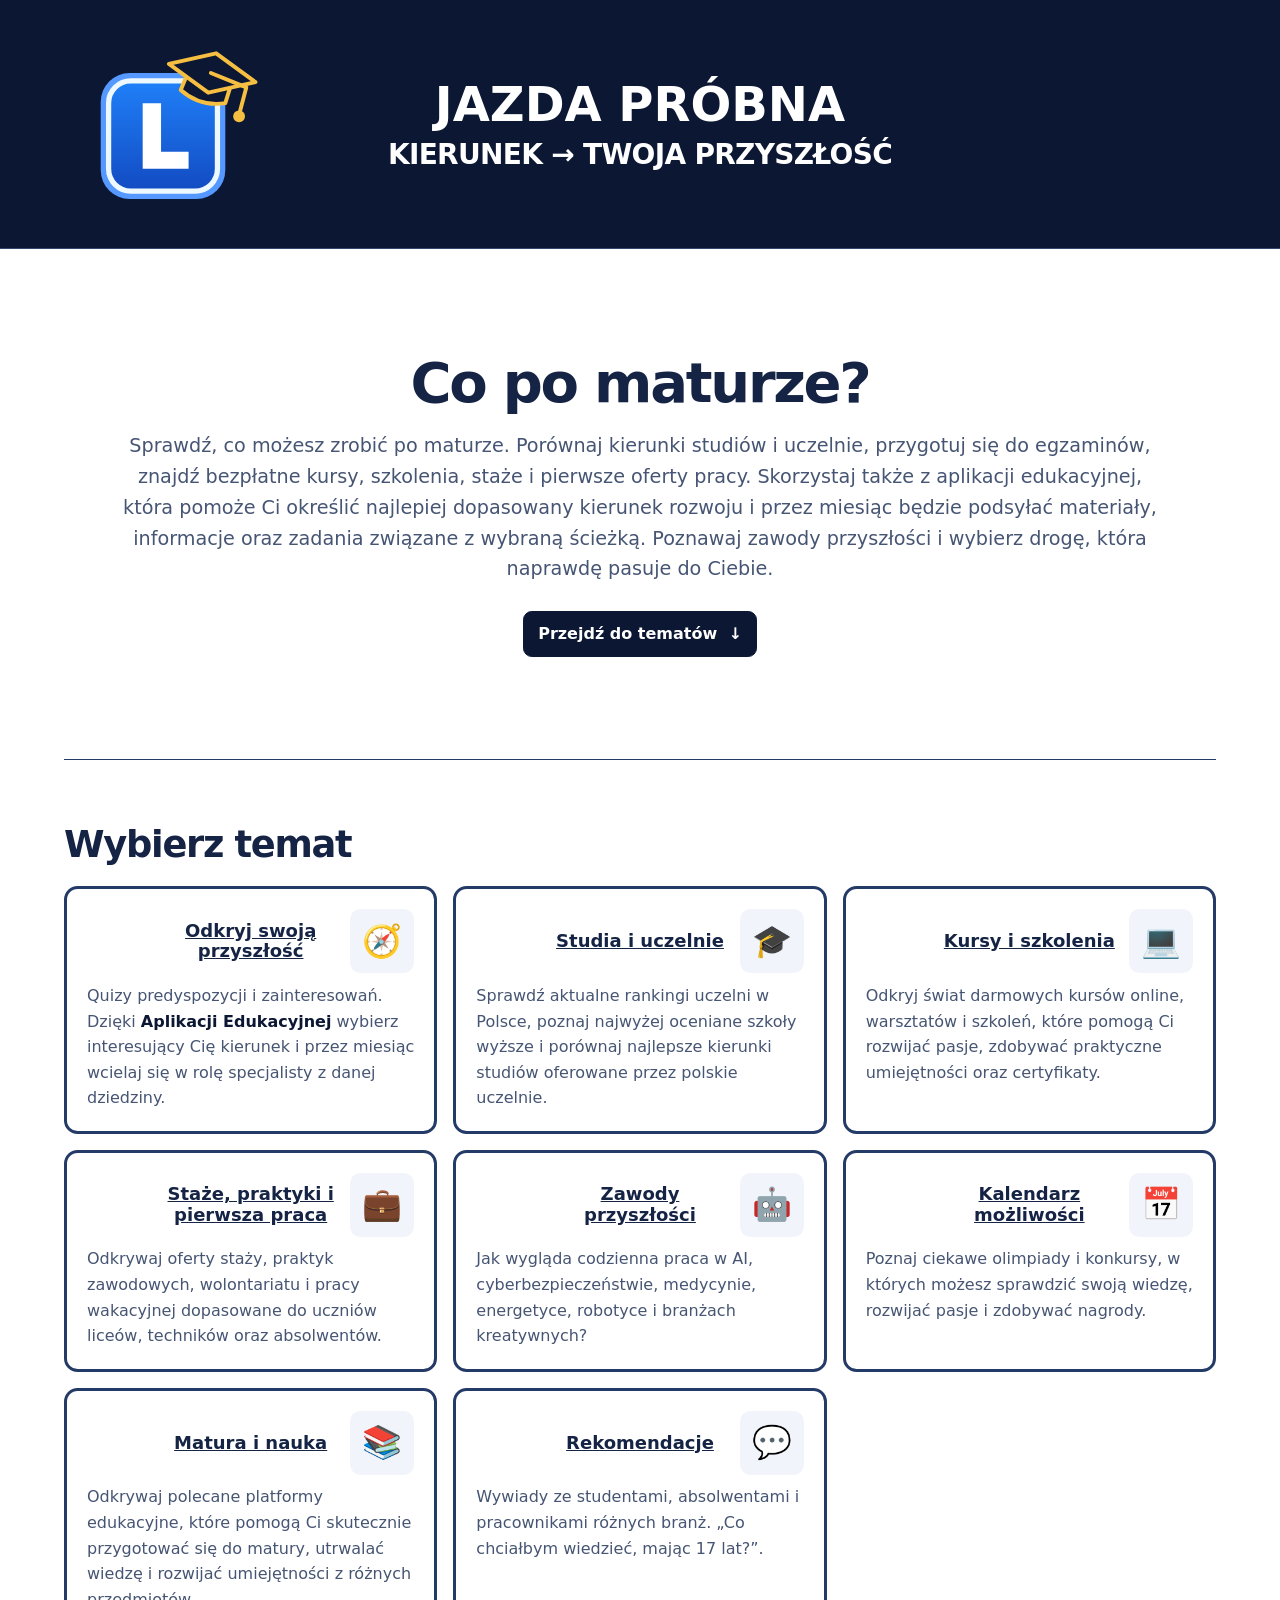
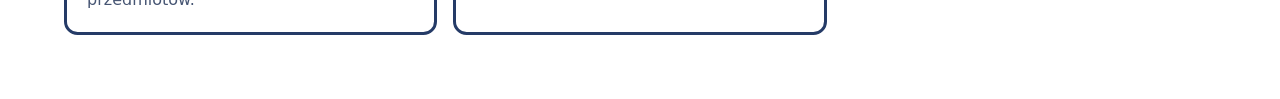
==== commit ec705a83: "Zmień nazwę kafelka na Rekomendacje" ====
--- a/index.html
+++ b/index.html
@@ -69,7 +69,7 @@
         </li>
         <li class="topic topic-linked">
           <span class="icon" aria-hidden="true">💬</span>
-          <h3><a href="historie-mlodych-ludzi.html">Historie młodych ludzi</a></h3>
+          <h3><a href="historie-mlodych-ludzi.html">Rekomendacje</a></h3>
           <p>Wywiady ze studentami, absolwentami i pracownikami różnych branż. „Co chciałbym wiedzieć, mając 17 lat?”.</p>
         </li>
       </ol>
